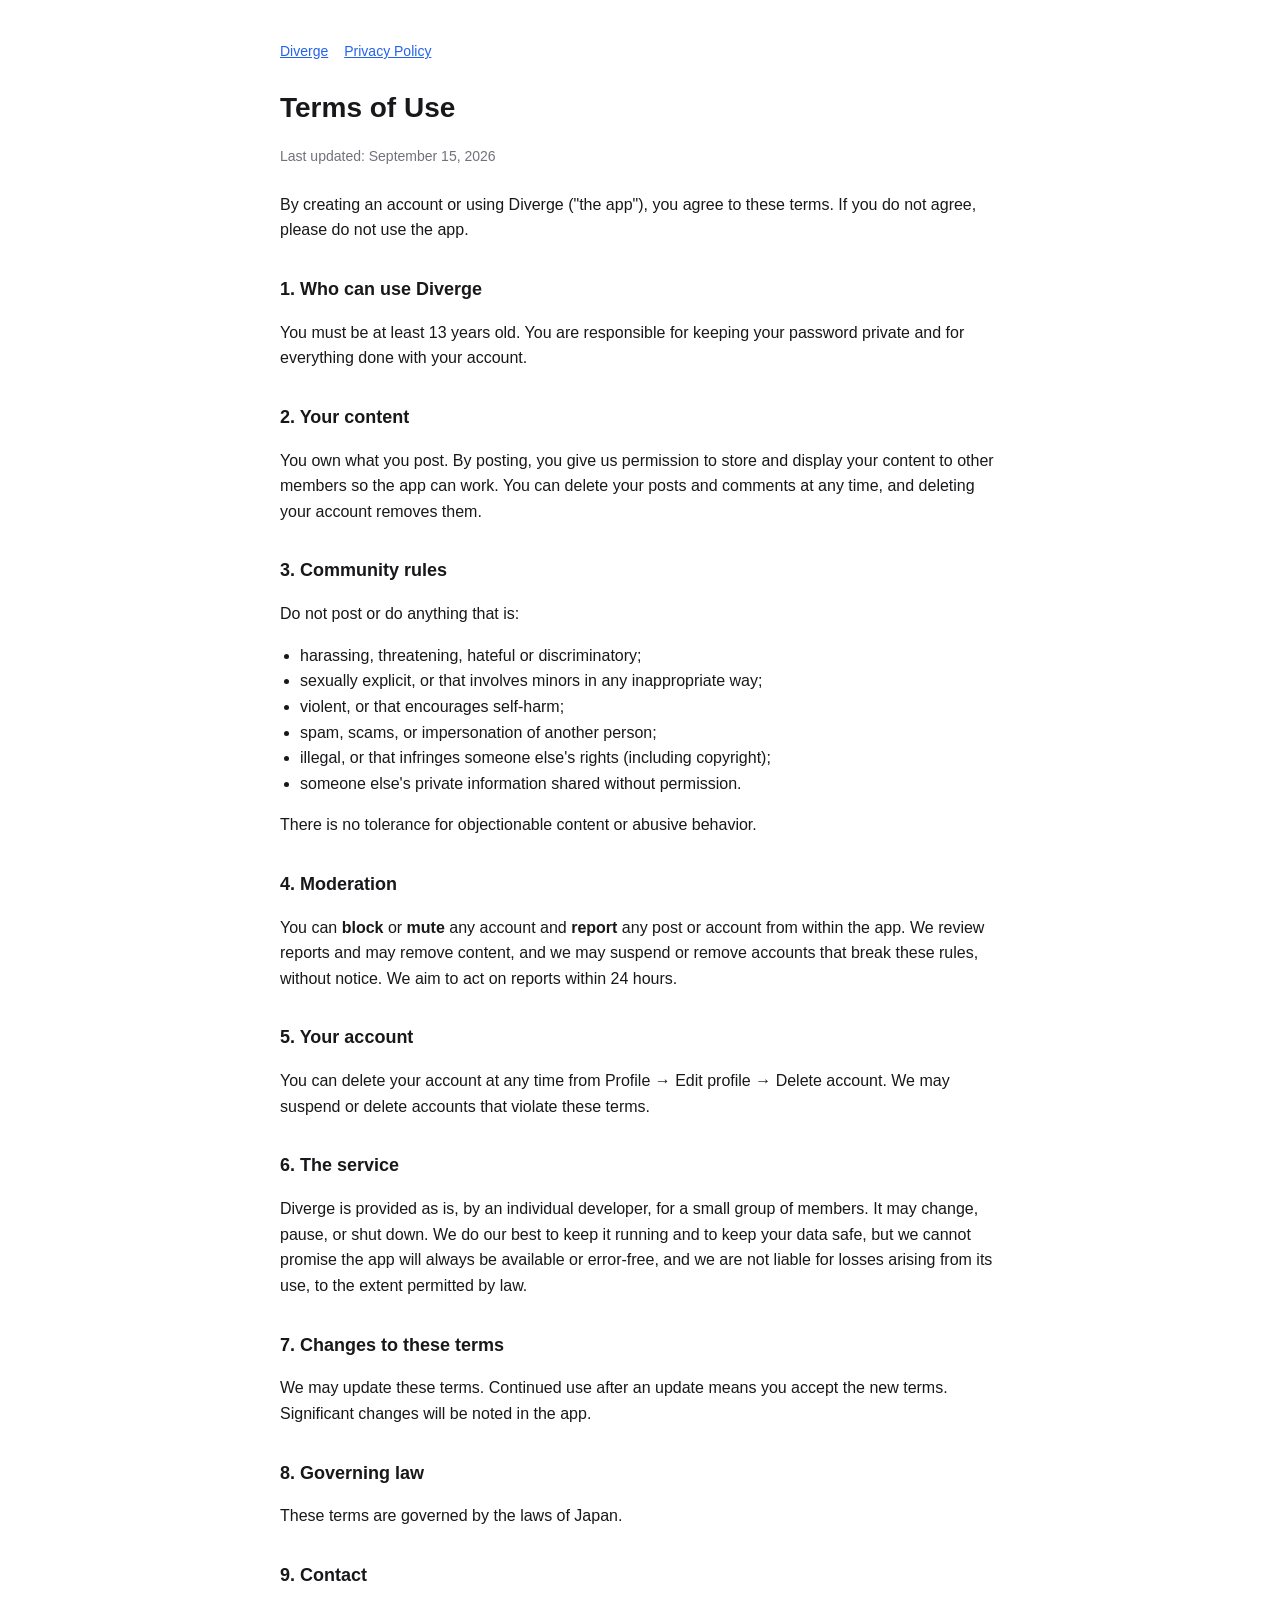
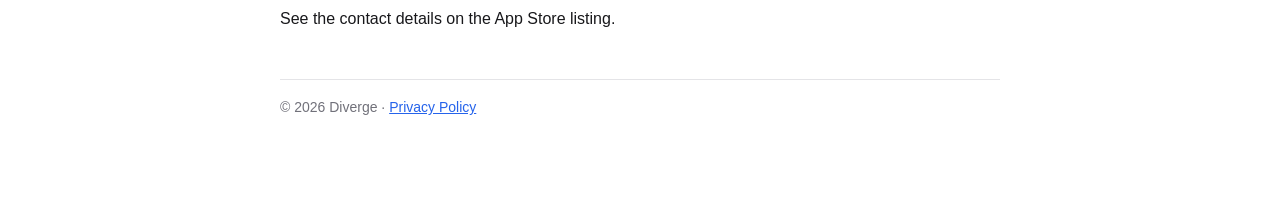
==== terms.html @ 713226bb "Terms of Use and Privacy Policy for Diverge" ====
<!doctype html><html lang="en"><head><meta charset="utf-8"><meta name="viewport" content="width=device-width,initial-scale=1"><title>Diverge — Terms of Use</title><link rel="stylesheet" href="style.css"></head><body><main>
<nav><a href="index.html">Diverge</a><a href="privacy.html">Privacy Policy</a></nav>
<h1>Terms of Use</h1><p class="meta">Last updated: September 15, 2026</p>
<p>By creating an account or using Diverge ("the app"), you agree to these terms. If you do not agree, please do not use the app.</p>
<h2>1. Who can use Diverge</h2>
<p>You must be at least 13 years old. You are responsible for keeping your password private and for everything done with your account.</p>
<h2>2. Your content</h2>
<p>You own what you post. By posting, you give us permission to store and display your content to other members so the app can work. You can delete your posts and comments at any time, and deleting your account removes them.</p>
<h2>3. Community rules</h2>
<p>Do not post or do anything that is:</p>
<ul>
<li>harassing, threatening, hateful or discriminatory;</li>
<li>sexually explicit, or that involves minors in any inappropriate way;</li>
<li>violent, or that encourages self-harm;</li>
<li>spam, scams, or impersonation of another person;</li>
<li>illegal, or that infringes someone else's rights (including copyright);</li>
<li>someone else's private information shared without permission.</li>
</ul>
<p>There is no tolerance for objectionable content or abusive behavior.</p>
<h2>4. Moderation</h2>
<p>You can <strong>block</strong> or <strong>mute</strong> any account and <strong>report</strong> any post or account from within the app. We review reports and may remove content, and we may suspend or remove accounts that break these rules, without notice. We aim to act on reports within 24 hours.</p>
<h2>5. Your account</h2>
<p>You can delete your account at any time from Profile → Edit profile → Delete account. We may suspend or delete accounts that violate these terms.</p>
<h2>6. The service</h2>
<p>Diverge is provided as is, by an individual developer, for a small group of members. It may change, pause, or shut down. We do our best to keep it running and to keep your data safe, but we cannot promise the app will always be available or error-free, and we are not liable for losses arising from its use, to the extent permitted by law.</p>
<h2>7. Changes to these terms</h2>
<p>We may update these terms. Continued use after an update means you accept the new terms. Significant changes will be noted in the app.</p>
<h2>8. Governing law</h2>
<p>These terms are governed by the laws of Japan.</p>
<h2>9. Contact</h2>
<p><span id="contact">See the contact details on the App Store listing</span>.</p>
<footer>© 2026 Diverge · <a href="privacy.html">Privacy Policy</a></footer></main></body></html>
---- style.css ----
:root{color-scheme:light dark;--ink:#18181b;--muted:#71717a;--bg:#ffffff;--line:#e4e4e7;--tint:#2563eb}
@media (prefers-color-scheme:dark){:root{--ink:#fafafa;--muted:#a1a1aa;--bg:#09090b;--line:#27272a;--tint:#3b82f6}}
body{margin:0;background:var(--bg);color:var(--ink);font:16px/1.6 -apple-system,BlinkMacSystemFont,"Segoe UI",Roboto,"Noto Sans JP",sans-serif}
main{max-width:720px;margin:0 auto;padding:40px 20px 80px}
h1{font-size:28px;margin:0 0 4px}h2{font-size:18px;margin:32px 0 8px}
.meta{color:var(--muted);font-size:14px;margin-bottom:24px}
a{color:var(--tint)}ul{padding-left:20px}
nav{display:flex;gap:16px;font-size:14px;margin-bottom:24px}
footer{margin-top:48px;padding-top:16px;border-top:1px solid var(--line);color:var(--muted);font-size:14px}
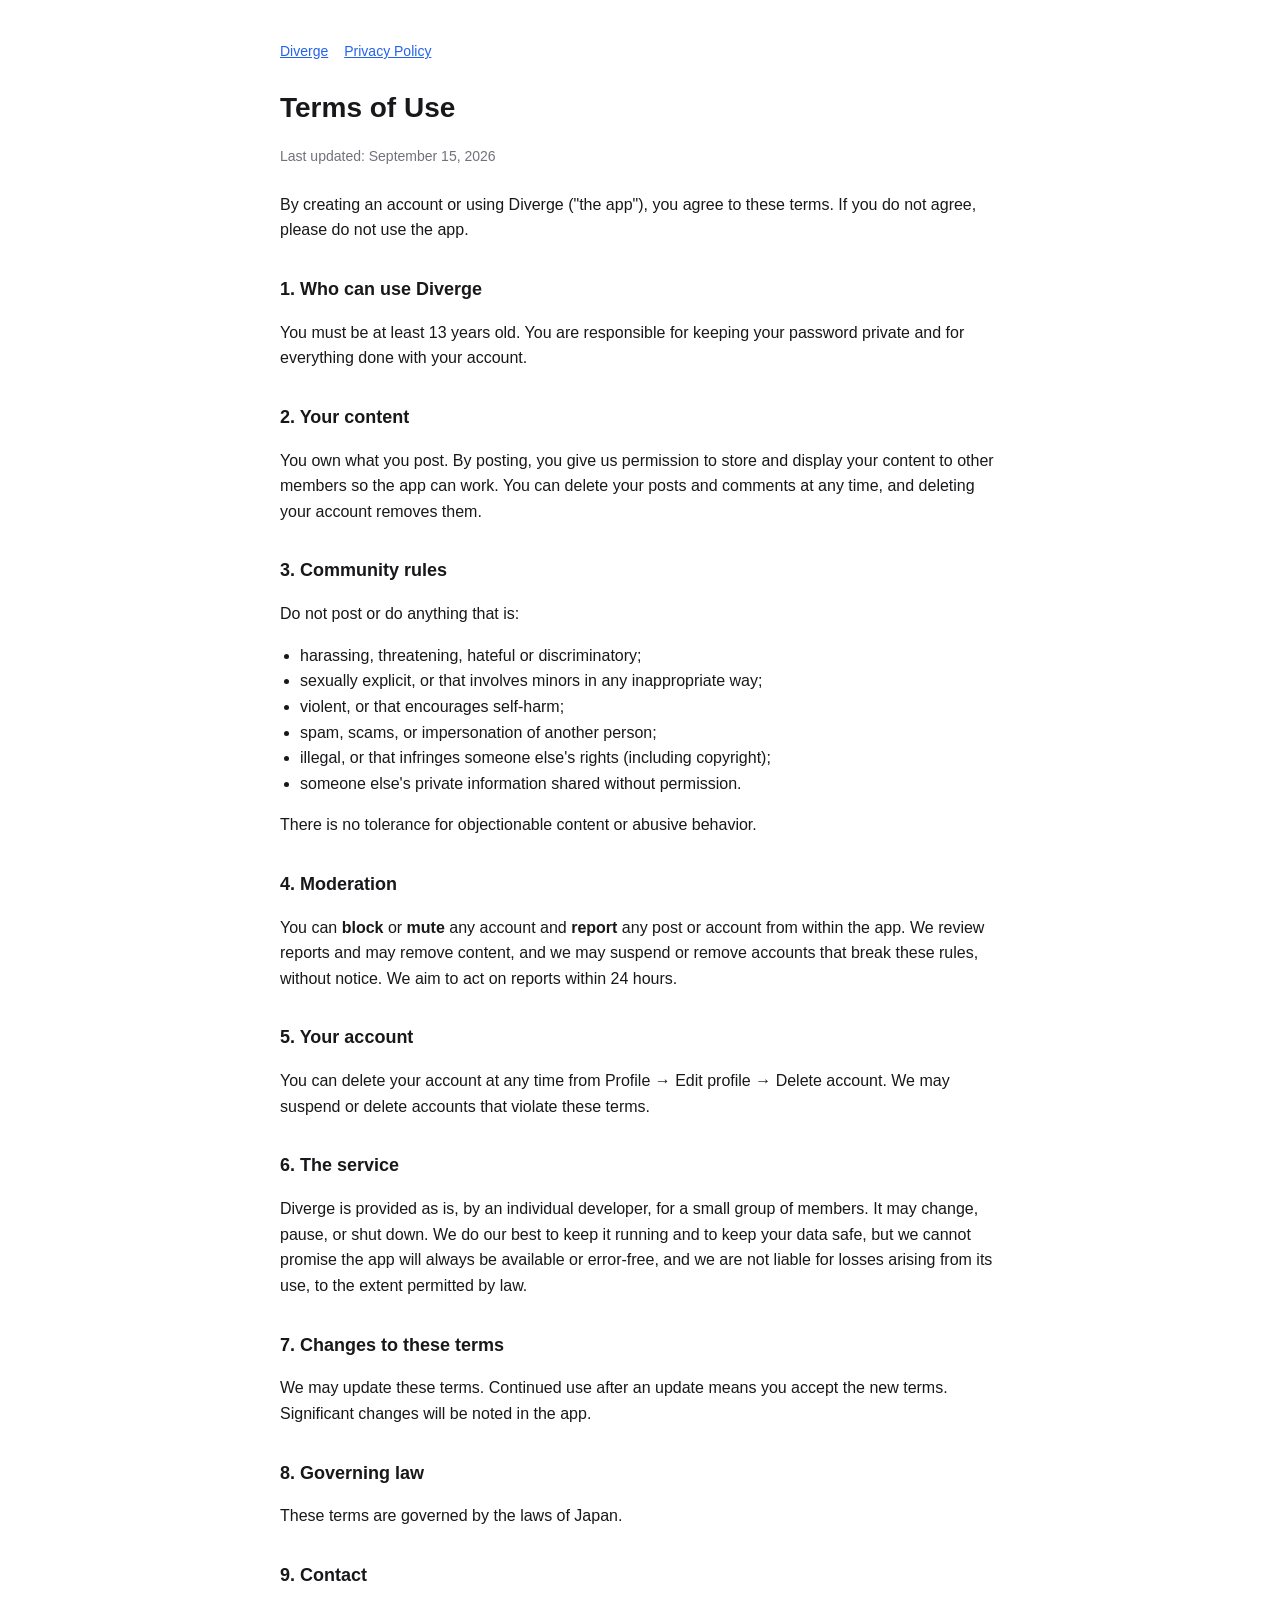
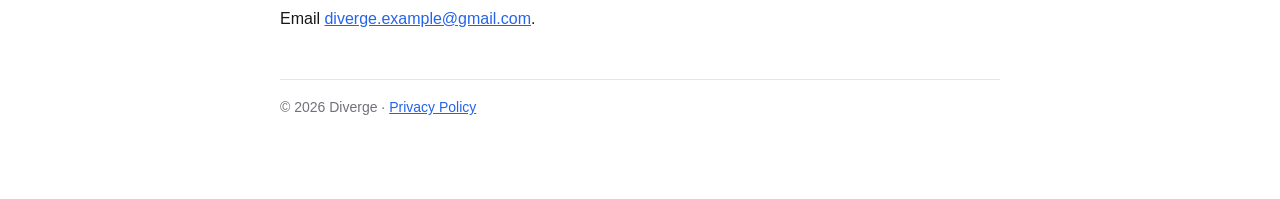
==== commit 64a7f827: "Add contact email" ====
--- a/terms.html
+++ b/terms.html
@@ -28,5 +28,5 @@
 <h2>8. Governing law</h2>
 <p>These terms are governed by the laws of Japan.</p>
 <h2>9. Contact</h2>
-<p><span id="contact">See the contact details on the App Store listing</span>.</p>
+<p>Email <a href="mailto:diverge.example@gmail.com">diverge.example@gmail.com</a>.</p>
 <footer>© 2026 Diverge · <a href="privacy.html">Privacy Policy</a></footer></main></body></html>
